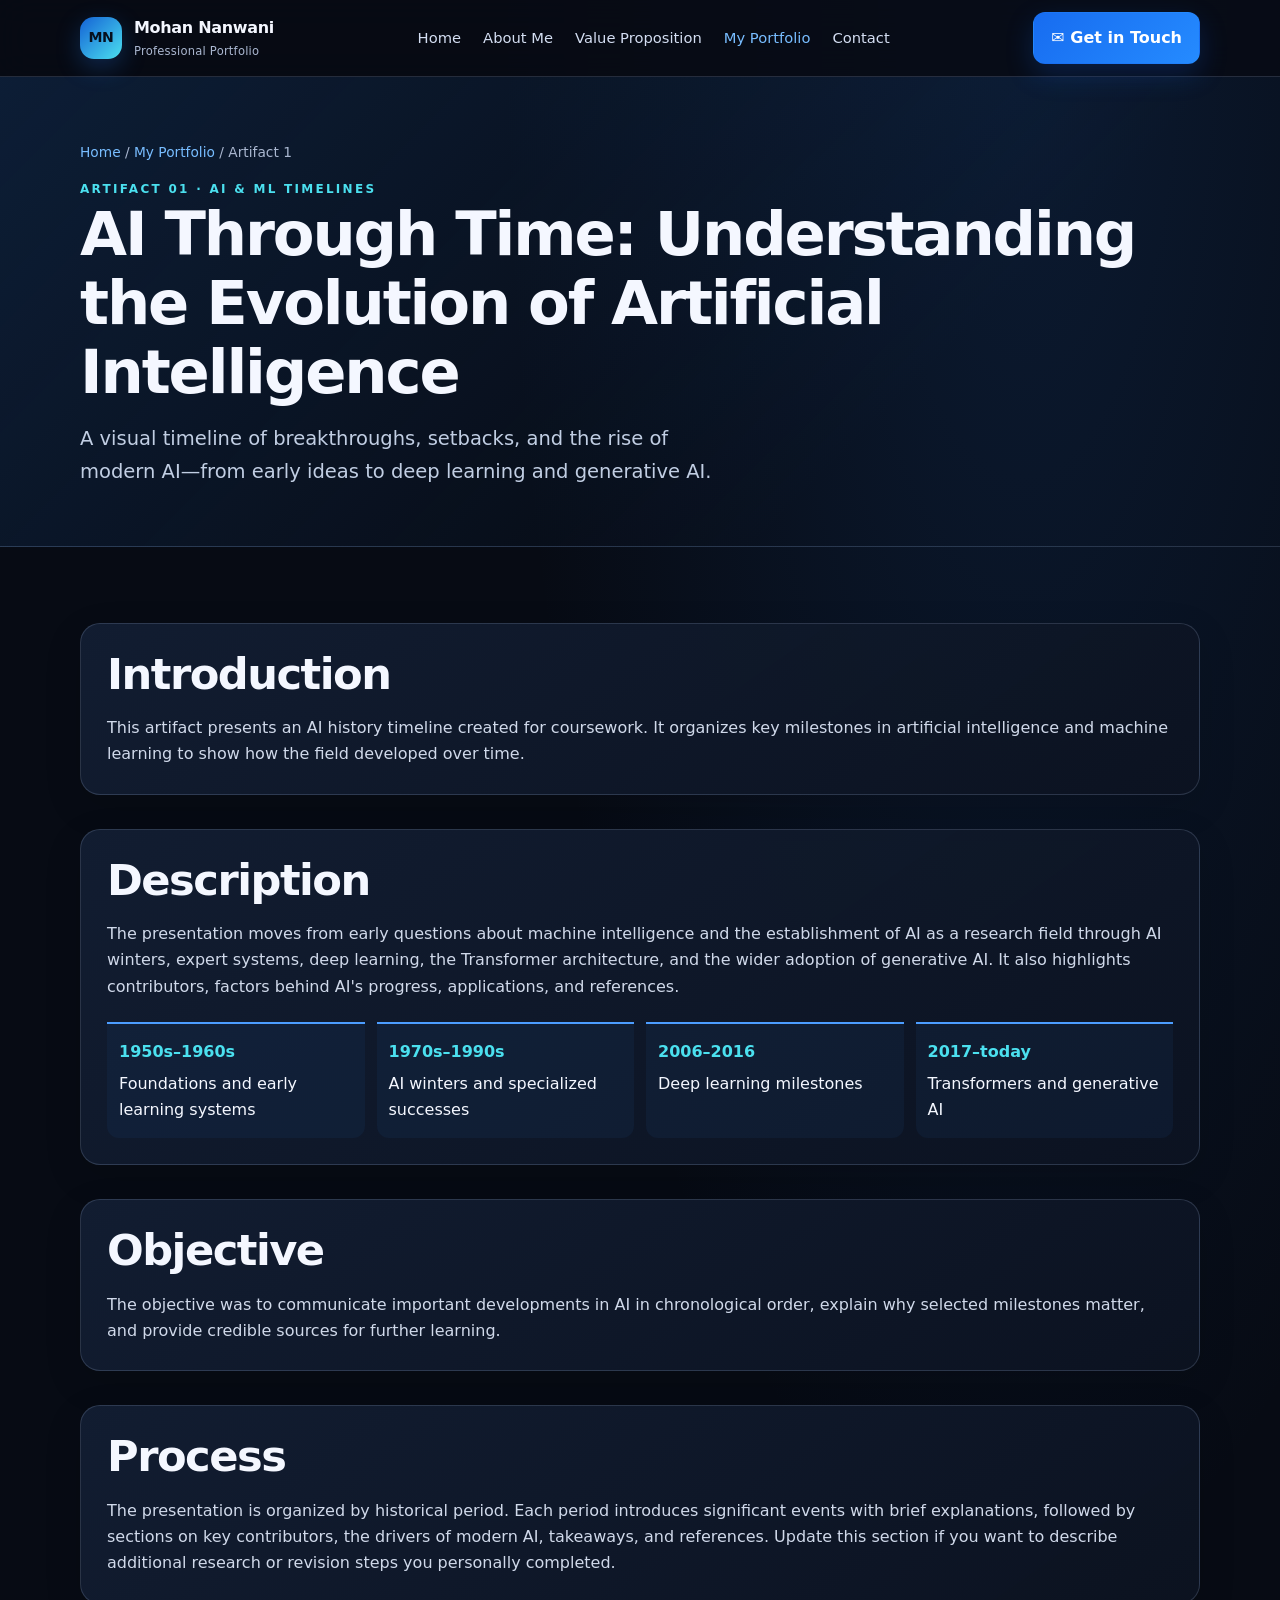
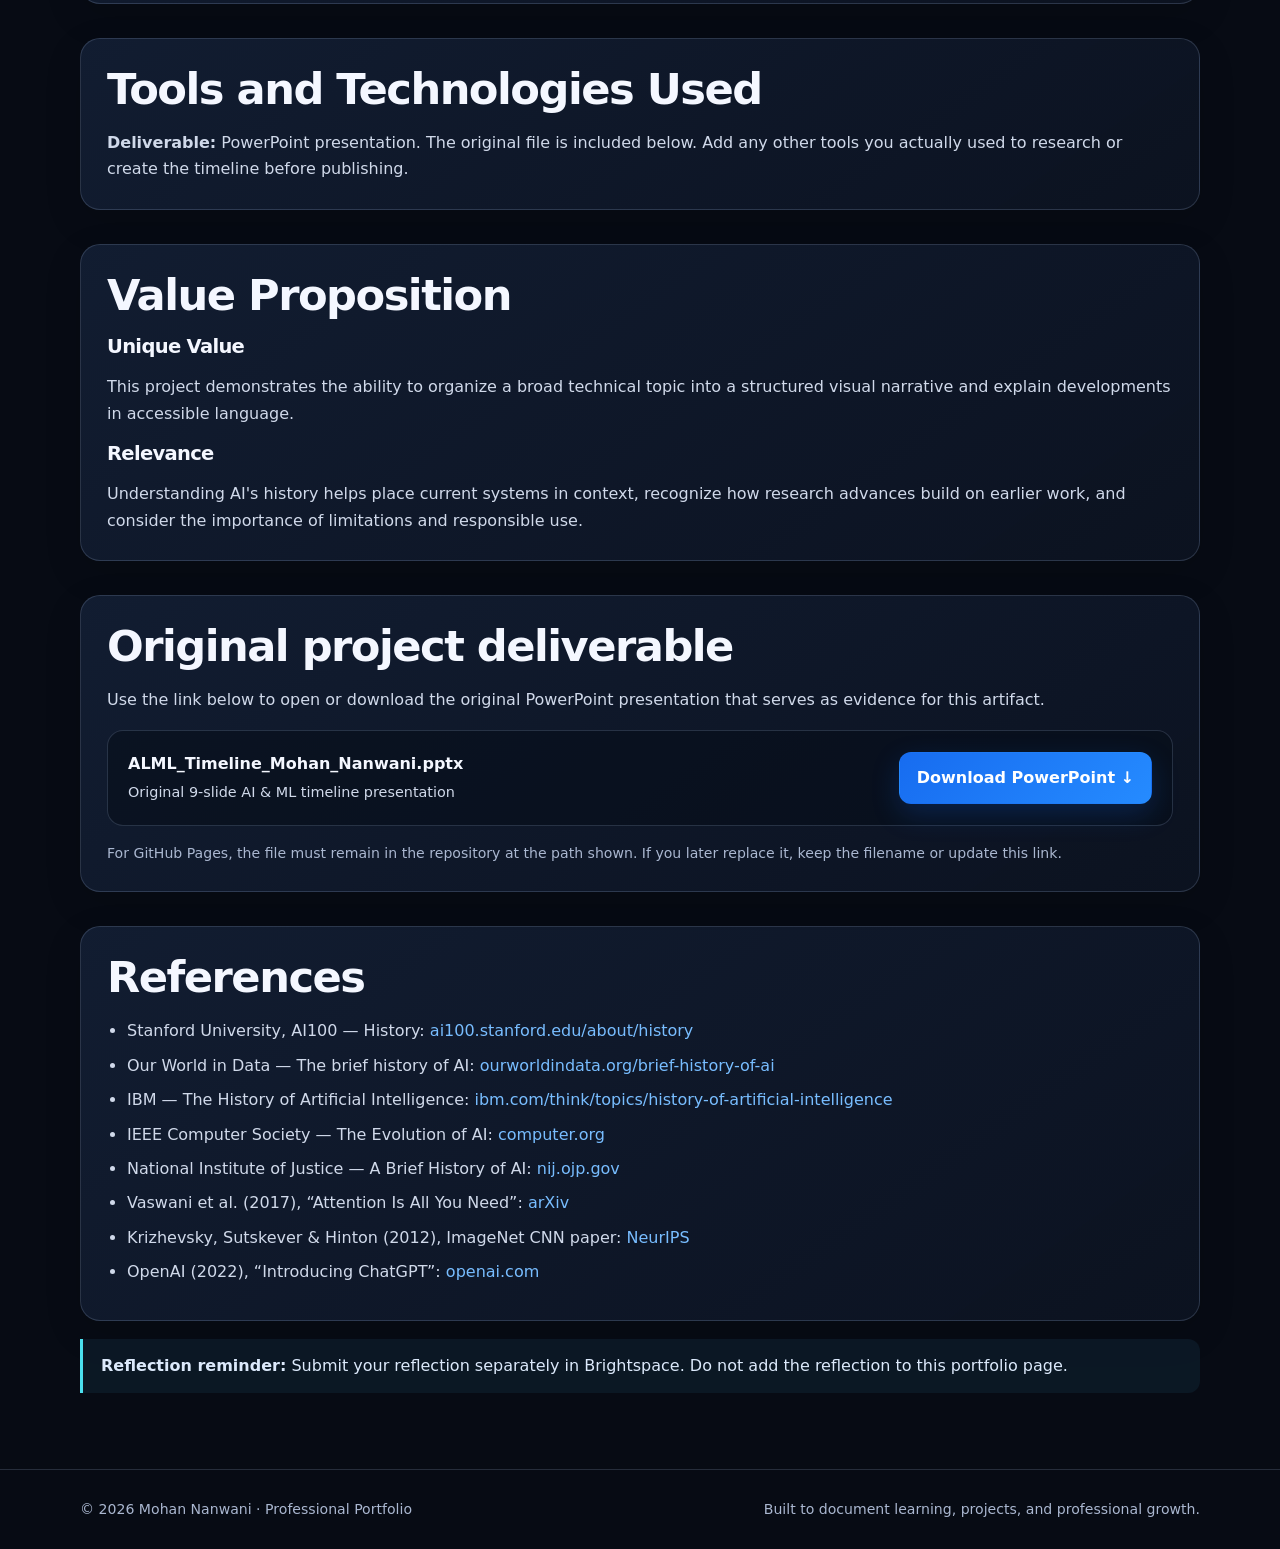
==== artifact-1.html @ 9d8758b0 "Create professional portfolio website" ====
<!doctype html>
<html lang="en">
<head>
<meta charset="utf-8"><meta name="viewport" content="width=device-width, initial-scale=1">
<meta name="description" content="Mohan Nanwani's professional portfolio showcasing AI and machine learning coursework, projects, and learning.">
<title>Artifact 1 — AI Through Time | Mohan Nanwani — Professional Portfolio</title>
<link rel="stylesheet" href="assets/css/style.css">
</head><body><a class="skip-link" href="#main">Skip to content</a>
<header class="site-header"><div class="container nav-wrap">
<a class="brand" href="index.html"><span class="brand-mark">MN</span><span>Mohan Nanwani<small>Professional Portfolio</small></span></a>
<button class="menu-toggle" aria-expanded="false" aria-controls="primary-nav">Menu</button>
<nav class="nav-links" id="primary-nav" aria-label="Main navigation"><a href="index.html" >Home</a>
<a href="about.html" >About Me</a>
<a href="value-proposition.html" >Value Proposition</a>
<a href="portfolio.html" aria-current="page">My Portfolio</a>
<a href="contact.html" >Contact</a></nav>
<a class="button" href="contact.html">✉ Get in Touch</a>
</div></header><main id="main">
<section class="page-hero"><div class="container"><div class="breadcrumb"><a href="index.html">Home</a> / <a href="portfolio.html">My Portfolio</a> / Artifact 1</div><div class="eyebrow">Artifact 01 · AI &amp; ML Timelines</div><h1>AI Through Time: Understanding the Evolution of Artificial Intelligence</h1><p class="lead">A visual timeline of breakthroughs, setbacks, and the rise of modern AI—from early ideas to deep learning and generative AI.</p></div></section>
<section class="section"><div class="container content-stack">
<div class="card"><h2>Introduction</h2><p>This artifact presents an AI history timeline created for coursework. It organizes key milestones in artificial intelligence and machine learning to show how the field developed over time.</p></div>
<div class="card"><h2>Description</h2><p>The presentation moves from early questions about machine intelligence and the establishment of AI as a research field through AI winters, expert systems, deep learning, the Transformer architecture, and the wider adoption of generative AI. It also highlights contributors, factors behind AI's progress, applications, and references.</p><div class="timeline"><div class="timeline-item"><strong>1950s–1960s</strong>Foundations and early learning systems</div><div class="timeline-item"><strong>1970s–1990s</strong>AI winters and specialized successes</div><div class="timeline-item"><strong>2006–2016</strong>Deep learning milestones</div><div class="timeline-item"><strong>2017–today</strong>Transformers and generative AI</div></div></div>
<div class="card"><h2>Objective</h2><p>The objective was to communicate important developments in AI in chronological order, explain why selected milestones matter, and provide credible sources for further learning.</p></div>
<div class="card"><h2>Process</h2><p>The presentation is organized by historical period. Each period introduces significant events with brief explanations, followed by sections on key contributors, the drivers of modern AI, takeaways, and references. Update this section if you want to describe additional research or revision steps you personally completed.</p></div>
<div class="card"><h2>Tools and Technologies Used</h2><p><strong>Deliverable:</strong> PowerPoint presentation. The original file is included below. Add any other tools you actually used to research or create the timeline before publishing.</p></div>
<div class="card"><h2>Value Proposition</h2><h3>Unique Value</h3><p>This project demonstrates the ability to organize a broad technical topic into a structured visual narrative and explain developments in accessible language.</p><h3>Relevance</h3><p>Understanding AI's history helps place current systems in context, recognize how research advances build on earlier work, and consider the importance of limitations and responsible use.</p></div>
<div class="card"><h2>Original project deliverable</h2><p>Use the link below to open or download the original PowerPoint presentation that serves as evidence for this artifact.</p><div class="file-panel"><div><strong>ALML_Timeline_Mohan_Nanwani.pptx</strong><p>Original 9-slide AI &amp; ML timeline presentation</p></div><a class="button" href="assets/timeline/ALML_Timeline_Mohan_Nanwani.pptx" download>Download PowerPoint ↓</a></div><p class="small-note" style="margin-top:16px">For GitHub Pages, the file must remain in the repository at the path shown. If you later replace it, keep the filename or update this link.</p></div>
<div class="card"><h2>References</h2><ul class="detail-list"><li>Stanford University, AI100 — History: <a href="https://ai100.stanford.edu/about/history" target="_blank" rel="noopener">ai100.stanford.edu/about/history</a></li><li>Our World in Data — The brief history of AI: <a href="https://ourworldindata.org/brief-history-of-ai" target="_blank" rel="noopener">ourworldindata.org/brief-history-of-ai</a></li><li>IBM — The History of Artificial Intelligence: <a href="https://www.ibm.com/think/topics/history-of-artificial-intelligence" target="_blank" rel="noopener">ibm.com/think/topics/history-of-artificial-intelligence</a></li><li>IEEE Computer Society — The Evolution of AI: <a href="https://www.computer.org/publications/tech-news/research/evolution-of-ai/" target="_blank" rel="noopener">computer.org</a></li><li>National Institute of Justice — A Brief History of AI: <a href="https://nij.ojp.gov/topics/articles/brief-history-artificial-intelligence" target="_blank" rel="noopener">nij.ojp.gov</a></li><li>Vaswani et al. (2017), “Attention Is All You Need”: <a href="https://arxiv.org/abs/1706.03762" target="_blank" rel="noopener">arXiv</a></li><li>Krizhevsky, Sutskever &amp; Hinton (2012), ImageNet CNN paper: <a href="https://papers.nips.cc/paper/4824-imagenet-classification-with-deep-convolutional-neural-networks" target="_blank" rel="noopener">NeurIPS</a></li><li>OpenAI (2022), “Introducing ChatGPT”: <a href="https://openai.com/index/chatgpt/" target="_blank" rel="noopener">openai.com</a></li></ul></div>
<div class="callout"><strong>Reflection reminder:</strong> Submit your reflection separately in Brightspace. Do not add the reflection to this portfolio page.</div>
</div></section>
</main><footer class="footer"><div class="container footer-inner"><span>© <span data-year></span> Mohan Nanwani · Professional Portfolio</span><span>Built to document learning, projects, and professional growth.</span></div></footer><script src="assets/js/script.js"></script></body></html>
---- assets/css/style.css ----
:root {
  --bg: #070b14;
  --bg-soft: #0d1424;
  --panel: #111b2e;
  --panel-2: #15223a;
  --text: #f4f7ff;
  --muted: #aab7d0;
  --line: rgba(178, 199, 235, .18);
  --blue: #4c9dff;
  --blue-bright: #78bdff;
  --cyan: #4be0ef;
  --max: 1120px;
  --radius: 20px;
  --shadow: 0 24px 70px rgba(0,0,0,.28);
}
* { box-sizing: border-box; }
html { scroll-behavior: smooth; }
body {
  margin: 0; background: radial-gradient(ellipse at 80% 0%, rgba(26,82,156,.22), transparent 36%), var(--bg);
  color: var(--text); font: 16px/1.65 Inter, ui-sans-serif, system-ui, -apple-system, BlinkMacSystemFont, "Segoe UI", sans-serif;
}
a { color: var(--blue-bright); text-decoration: none; }
a:hover { color: white; }
img { max-width: 100%; display: block; }
.container { width: min(var(--max), calc(100% - 40px)); margin: 0 auto; }
.skip-link { position:absolute; left:-9999px; top:auto; }
.skip-link:focus { left:1rem; top:1rem; z-index:99; padding:.7rem; background:#fff; color:#000; }
.site-header { position:sticky; top:0; z-index:20; backdrop-filter: blur(16px); background:rgba(7,11,20,.86); border-bottom:1px solid var(--line); }
.nav-wrap { min-height:76px; display:flex; align-items:center; justify-content:space-between; gap:24px; }
.brand { display:flex; align-items:center; gap:12px; color:var(--text); font-weight:750; letter-spacing:-.02em; }
.brand-mark { display:grid; place-items:center; width:42px; height:42px; border-radius:14px; background:linear-gradient(135deg,#1462d5,#4be0ef); color:#06101e; font-size:.88rem; font-weight:900; box-shadow:0 8px 24px rgba(41,133,255,.25); }
.brand small { display:block; color:var(--muted); font-size:.72rem; font-weight:500; letter-spacing:.02em; }
.nav-links { display:flex; align-items:center; gap:22px; }
.nav-links a { color:#d4def2; font-size:.92rem; }
.nav-links a:hover, .nav-links a[aria-current="page"] { color:var(--blue-bright); }
.menu-toggle { display:none; background:transparent; color:var(--text); border:1px solid var(--line); border-radius:10px; padding:8px 12px; font:inherit; }
.button { display:inline-flex; align-items:center; justify-content:center; gap:9px; padding:12px 17px; border-radius:12px; background:linear-gradient(135deg,#176cf0,#258bff); color:white; font-weight:750; border:1px solid transparent; box-shadow:0 10px 28px rgba(16,101,236,.22); }
.button:hover { color:white; transform:translateY(-1px); }
.button.secondary { background:transparent; border-color:var(--line); box-shadow:none; color:var(--text); }
.eyebrow { color:var(--cyan); text-transform:uppercase; letter-spacing:.19em; font-size:.75rem; font-weight:850; }
h1,h2,h3 { line-height:1.14; letter-spacing:-.035em; margin:0 0 16px; }
h1 { font-size:clamp(2.6rem,6vw,4.8rem); }
h2 { font-size:clamp(1.8rem,3.4vw,2.7rem); }
h3 { font-size:1.22rem; }
p { margin:0 0 16px; color:#d0d9ea; }
.lead { font-size:clamp(1.05rem,2vw,1.22rem); color:#c1cee3; max-width:660px; }
.hero { padding:86px 0 68px; overflow:hidden; }
.hero-grid { display:grid; grid-template-columns:1.05fr .95fr; align-items:center; gap:56px; }
.hero h1 span { display:block; color:var(--blue-bright); }
.hero-actions { display:flex; flex-wrap:wrap; gap:12px; margin-top:28px; }
.hero-art { min-height:365px; position:relative; border:1px solid rgba(104,174,255,.35); border-radius:28px; overflow:hidden; background:linear-gradient(140deg,rgba(15,38,74,.95),rgba(4,10,21,.98)); box-shadow:var(--shadow); display:grid; place-items:center; }
.hero-art:before,.hero-art:after { content:""; position:absolute; border:1px solid rgba(75,224,239,.26); border-radius:50%; width:300px; height:300px; }
.hero-art:after { width:220px; height:220px; }
.orb { width:150px; height:150px; border-radius:50%; z-index:1; background:radial-gradient(circle at 35% 30%,#c9f8ff,#3a9fff 20%,#10438a 54%,#07142b 72%); box-shadow:0 0 45px rgba(57,171,255,.6), inset -12px -14px 24px rgba(0,0,0,.45); }
.orb:after { content:"AI"; display:grid; place-items:center; height:100%; font-size:2.3rem; font-weight:900; letter-spacing:.12em; color:white; text-shadow:0 0 18px #4be0ef; }
.floating-label { position:absolute; z-index:2; padding:11px 14px; border:1px solid rgba(115,189,255,.32); border-radius:12px; background:rgba(8,20,39,.88); color:#e9f4ff; font-size:.84rem; box-shadow:0 10px 28px rgba(0,0,0,.2); }
.label-one { top:16%; left:7%; } .label-two { top:20%; right:7%; } .label-three { bottom:18%; left:8%; } .label-four { bottom:14%; right:8%; }
.hero-art .grid-glow { position:absolute; inset:0; opacity:.3; background-image:linear-gradient(rgba(86,162,255,.12) 1px,transparent 1px),linear-gradient(90deg,rgba(86,162,255,.12) 1px,transparent 1px); background-size:32px 32px; mask-image:linear-gradient(transparent,#000 22%,#000 78%,transparent); }
.stats { border-block:1px solid var(--line); background:rgba(12,20,36,.68); }
.stats-grid { display:grid; grid-template-columns:repeat(4,1fr); }
.stat { padding:24px 18px; border-right:1px solid var(--line); }
.stat:last-child { border-right:0; }
.stat strong { display:block; font-size:.96rem; color:#f6f9ff; }
.stat span { color:var(--muted); font-size:.88rem; }
.section { padding:76px 0; }
.section.alt { background:linear-gradient(180deg,rgba(16,29,51,.55),rgba(9,15,27,.45)); border-block:1px solid var(--line); }
.section-head { margin-bottom:28px; max-width:760px; }
.section-head p { margin-bottom:0; }
.two-col { display:grid; grid-template-columns:1fr 1fr; gap:34px; align-items:start; }
.card { border:1px solid var(--line); background:linear-gradient(145deg,rgba(19,31,52,.92),rgba(12,19,33,.96)); border-radius:var(--radius); padding:26px; box-shadow:0 12px 38px rgba(0,0,0,.12); }
.card + .card { margin-top:16px; }
.card p:last-child { margin-bottom:0; }
.tag-row { display:flex; flex-wrap:wrap; gap:8px; margin-top:18px; }
.tag { border:1px solid rgba(95,172,255,.28); background:rgba(48,123,220,.1); color:#c7e4ff; padding:5px 10px; border-radius:999px; font-size:.78rem; }
.project-grid { display:grid; grid-template-columns:repeat(2,1fr); gap:20px; }
.project-card { padding:0; overflow:hidden; }
.project-top { padding:26px 26px 0; display:flex; justify-content:space-between; gap:15px; }
.project-number { display:grid; place-items:center; width:42px; height:42px; flex:0 0 auto; border-radius:14px; background:linear-gradient(135deg,#156bf2,#4be0ef); color:#06111e; font-weight:900; }
.project-body { padding:18px 26px 26px; }
.project-meta { font-size:.82rem; color:var(--cyan); font-weight:750; }
.callout { border-left:3px solid var(--cyan); padding:14px 18px; background:rgba(63,176,231,.08); border-radius:0 12px 12px 0; color:#dce9fb; }
.page-hero { padding:64px 0 42px; border-bottom:1px solid var(--line); background:linear-gradient(135deg,rgba(19,52,95,.45),transparent 70%); }
.page-hero h1 { font-size:clamp(2.4rem,5vw,3.8rem); }
.breadcrumb { color:var(--muted); font-size:.86rem; margin-bottom:16px; }
.content-stack { display:grid; gap:18px; }
.detail-list { margin:0; padding-left:20px; color:#d0d9ea; }
.detail-list li { margin:.5rem 0; }
.timeline { display:grid; grid-template-columns:repeat(4,1fr); gap:12px; margin-top:22px; }
.timeline-item { border-top:2px solid var(--blue); padding:15px 12px; background:rgba(36,92,160,.1); border-radius:0 0 12px 12px; }
.timeline-item strong { display:block; color:var(--cyan); margin-bottom:5px; }
.file-panel { display:flex; align-items:center; justify-content:space-between; gap:18px; padding:20px; border:1px solid var(--line); background:rgba(7,14,25,.55); border-radius:16px; }
.file-panel p { margin:4px 0 0; font-size:.9rem; }
.footer { border-top:1px solid var(--line); padding:28px 0; color:var(--muted); font-size:.88rem; }
.footer-inner { display:flex; justify-content:space-between; gap:20px; flex-wrap:wrap; }
.small-note { color:var(--muted); font-size:.88rem; }
.form-note { font-size:.88rem; color:var(--muted); }
@media (max-width: 860px) {
  .hero-grid,.two-col { grid-template-columns:1fr; gap:28px; }
  .hero { padding-top:56px; }
  .hero-art { min-height:300px; }
  .stats-grid { grid-template-columns:repeat(2,1fr); }
  .stat:nth-child(2) { border-right:0; }
  .stat:nth-child(-n+2) { border-bottom:1px solid var(--line); }
  .project-grid { grid-template-columns:1fr; }
}
@media (max-width: 650px) {
  .container { width:min(var(--max),calc(100% - 28px)); }
  .nav-wrap { min-height:68px; flex-wrap:wrap; padding:10px 0; }
  .menu-toggle { display:block; }
  .nav-links { display:none; flex-basis:100%; align-items:flex-start; flex-direction:column; gap:12px; padding:8px 0 14px; }
  .nav-links.open { display:flex; }
  .nav-wrap .button { display:none; }
  .hero-art { min-height:270px; }
  .floating-label { font-size:.72rem; padding:8px 10px; }
  .label-one { top:10%; left:4%; } .label-two { top:12%; right:4%; } .label-three { bottom:10%; left:4%; } .label-four { bottom:8%; right:4%; }
  .stats-grid { grid-template-columns:1fr; }
  .stat,.stat:nth-child(2) { border-right:0; border-bottom:1px solid var(--line); }
  .stat:last-child { border-bottom:0; }
  .section { padding:54px 0; }
  .timeline { grid-template-columns:repeat(2,1fr); }
  .file-panel { align-items:flex-start; flex-direction:column; }
}
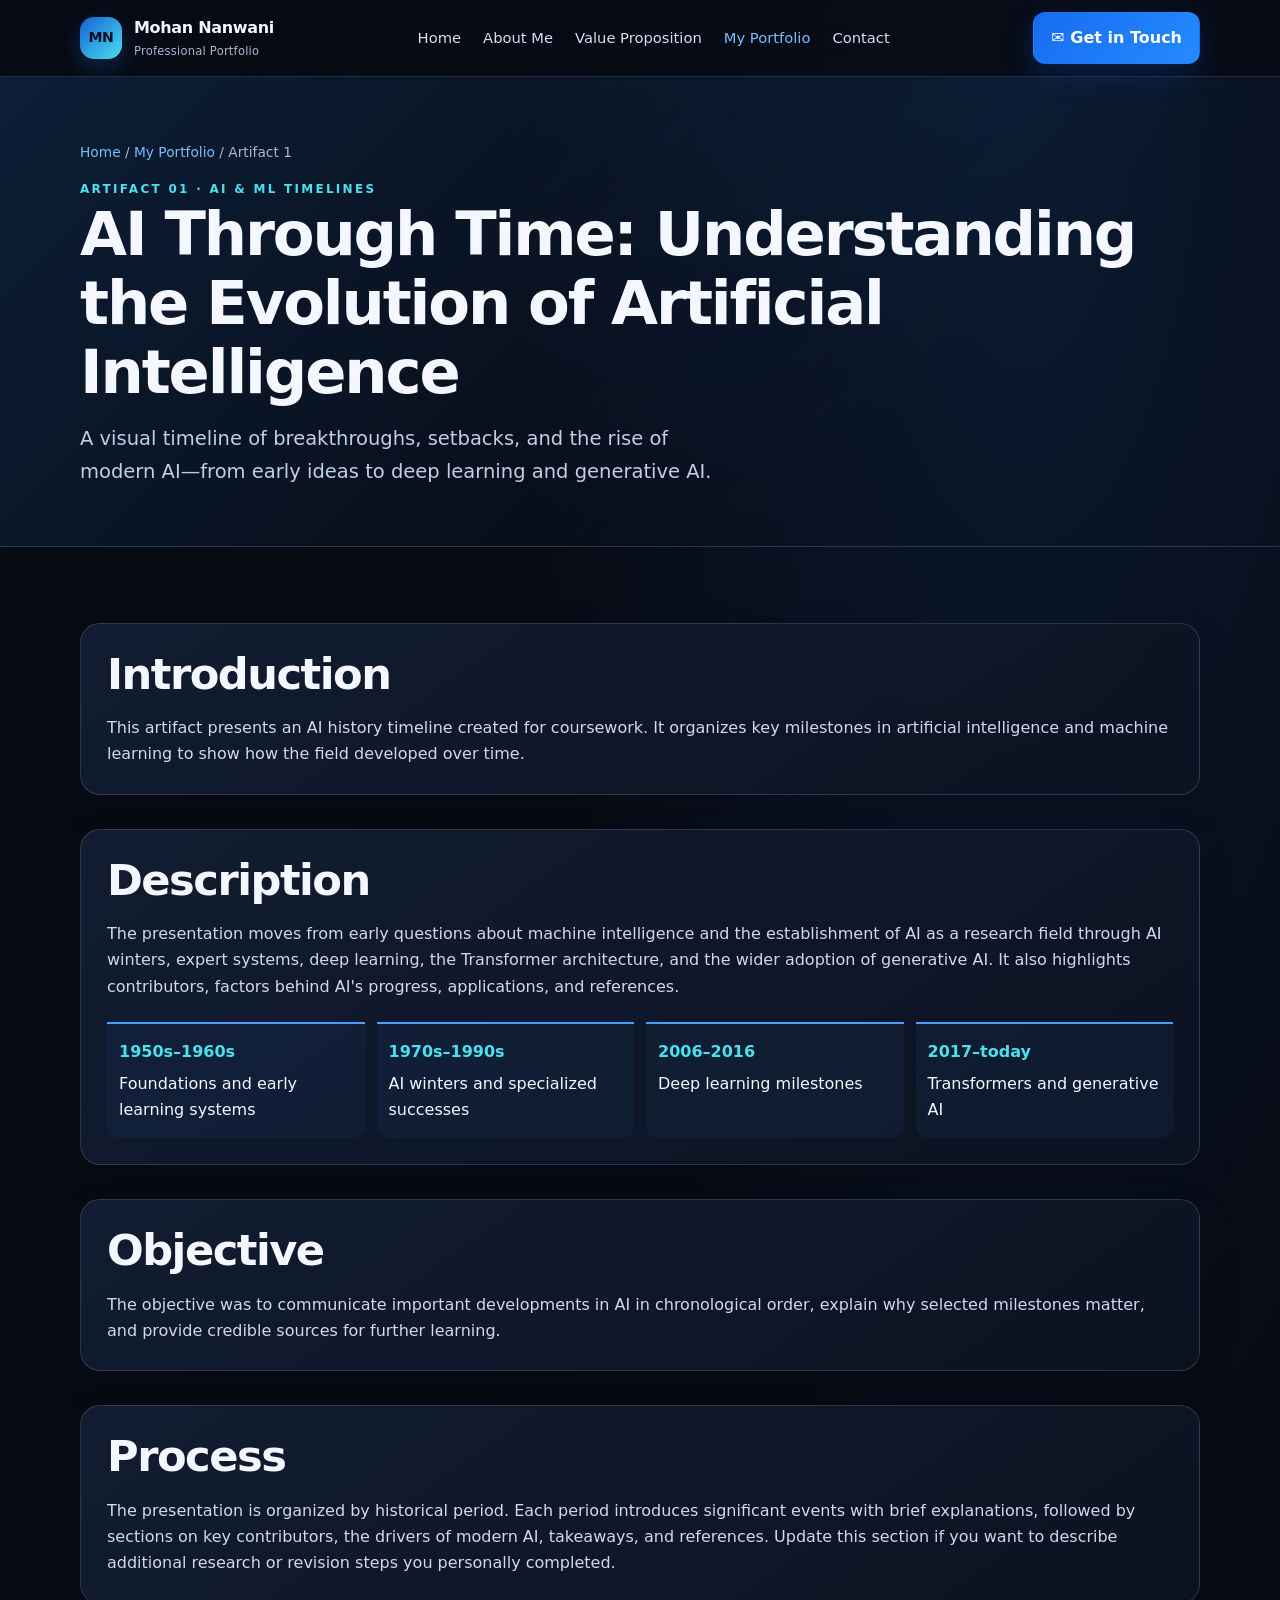
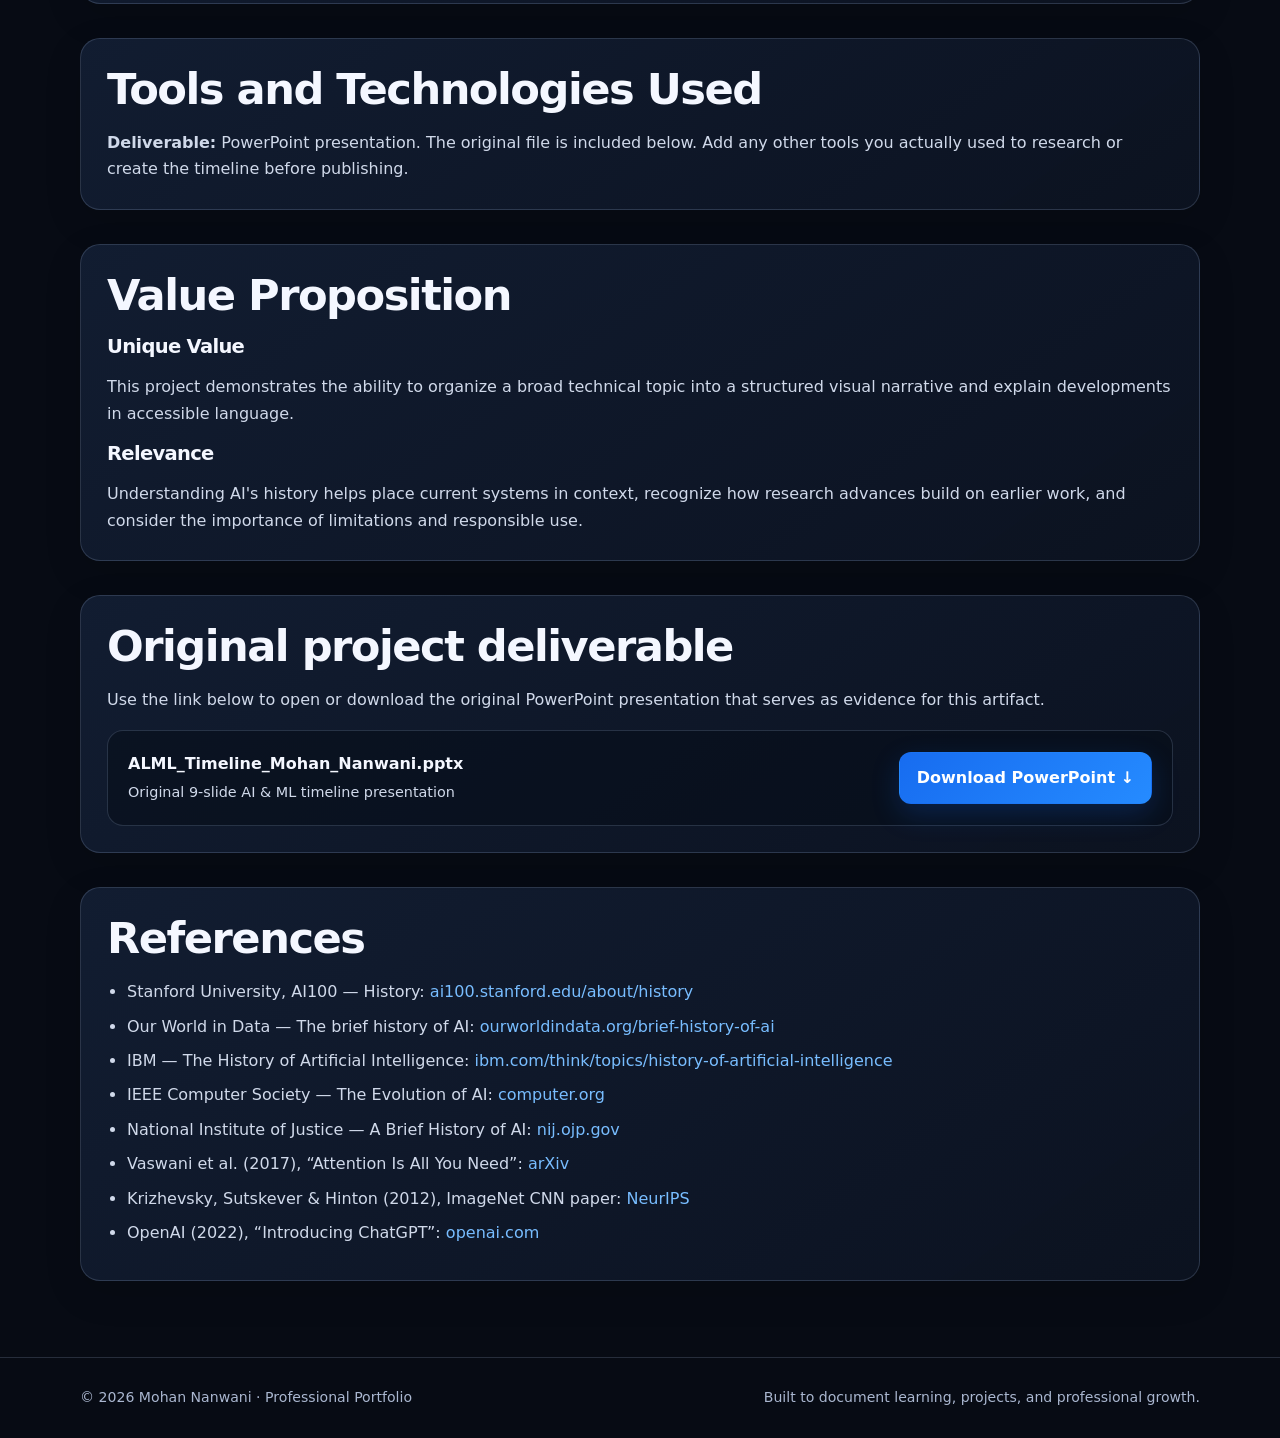
==== commit 12e181ba: "updated files" ====
--- a/artifact-1.html
+++ b/artifact-1.html
@@ -24,8 +24,8 @@
 <div class="card"><h2>Process</h2><p>The presentation is organized by historical period. Each period introduces significant events with brief explanations, followed by sections on key contributors, the drivers of modern AI, takeaways, and references. Update this section if you want to describe additional research or revision steps you personally completed.</p></div>
 <div class="card"><h2>Tools and Technologies Used</h2><p><strong>Deliverable:</strong> PowerPoint presentation. The original file is included below. Add any other tools you actually used to research or create the timeline before publishing.</p></div>
 <div class="card"><h2>Value Proposition</h2><h3>Unique Value</h3><p>This project demonstrates the ability to organize a broad technical topic into a structured visual narrative and explain developments in accessible language.</p><h3>Relevance</h3><p>Understanding AI's history helps place current systems in context, recognize how research advances build on earlier work, and consider the importance of limitations and responsible use.</p></div>
-<div class="card"><h2>Original project deliverable</h2><p>Use the link below to open or download the original PowerPoint presentation that serves as evidence for this artifact.</p><div class="file-panel"><div><strong>ALML_Timeline_Mohan_Nanwani.pptx</strong><p>Original 9-slide AI &amp; ML timeline presentation</p></div><a class="button" href="assets/timeline/ALML_Timeline_Mohan_Nanwani.pptx" download>Download PowerPoint ↓</a></div><p class="small-note" style="margin-top:16px">For GitHub Pages, the file must remain in the repository at the path shown. If you later replace it, keep the filename or update this link.</p></div>
+<div class="card"><h2>Original project deliverable</h2><p>Use the link below to open or download the original PowerPoint presentation that serves as evidence for this artifact.</p><div class="file-panel"><div><strong>ALML_Timeline_Mohan_Nanwani.pptx</strong><p>Original 9-slide AI &amp; ML timeline presentation</p></div><a class="button" href="assets/timeline/ALML_Timeline_Mohan_Nanwani.pptx" download>Download PowerPoint ↓</a></div></div>
 <div class="card"><h2>References</h2><ul class="detail-list"><li>Stanford University, AI100 — History: <a href="https://ai100.stanford.edu/about/history" target="_blank" rel="noopener">ai100.stanford.edu/about/history</a></li><li>Our World in Data — The brief history of AI: <a href="https://ourworldindata.org/brief-history-of-ai" target="_blank" rel="noopener">ourworldindata.org/brief-history-of-ai</a></li><li>IBM — The History of Artificial Intelligence: <a href="https://www.ibm.com/think/topics/history-of-artificial-intelligence" target="_blank" rel="noopener">ibm.com/think/topics/history-of-artificial-intelligence</a></li><li>IEEE Computer Society — The Evolution of AI: <a href="https://www.computer.org/publications/tech-news/research/evolution-of-ai/" target="_blank" rel="noopener">computer.org</a></li><li>National Institute of Justice — A Brief History of AI: <a href="https://nij.ojp.gov/topics/articles/brief-history-artificial-intelligence" target="_blank" rel="noopener">nij.ojp.gov</a></li><li>Vaswani et al. (2017), “Attention Is All You Need”: <a href="https://arxiv.org/abs/1706.03762" target="_blank" rel="noopener">arXiv</a></li><li>Krizhevsky, Sutskever &amp; Hinton (2012), ImageNet CNN paper: <a href="https://papers.nips.cc/paper/4824-imagenet-classification-with-deep-convolutional-neural-networks" target="_blank" rel="noopener">NeurIPS</a></li><li>OpenAI (2022), “Introducing ChatGPT”: <a href="https://openai.com/index/chatgpt/" target="_blank" rel="noopener">openai.com</a></li></ul></div>
-<div class="callout"><strong>Reflection reminder:</strong> Submit your reflection separately in Brightspace. Do not add the reflection to this portfolio page.</div>
+
 </div></section>
 </main><footer class="footer"><div class="container footer-inner"><span>© <span data-year></span> Mohan Nanwani · Professional Portfolio</span><span>Built to document learning, projects, and professional growth.</span></div></footer><script src="assets/js/script.js"></script></body></html>
